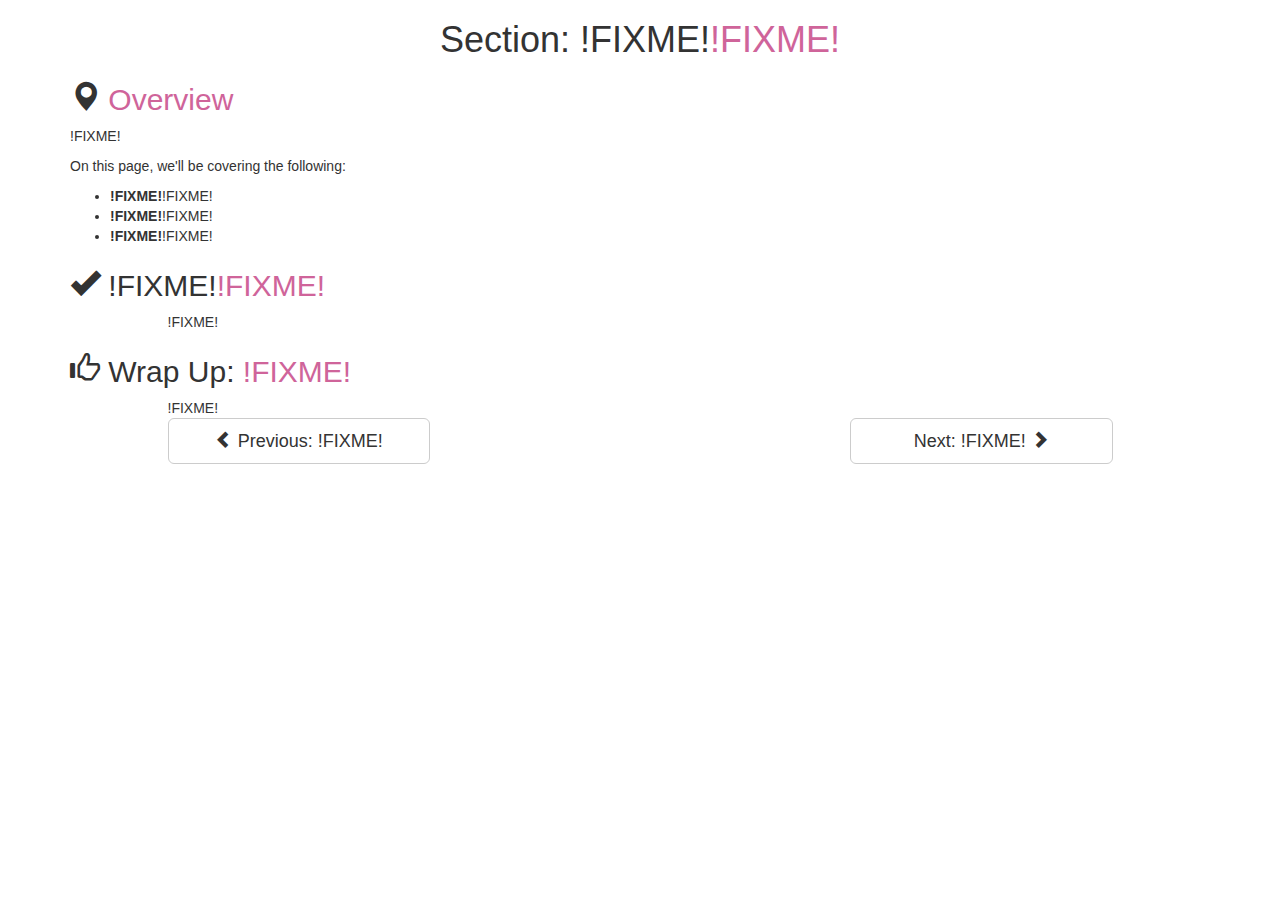
==== pages/basics1.html @ 1b2663c0 "updated _template_, added empty basics1 html and scss files" ====
<!DOCTYPE html>
<html lang="en">
    <head>
        <meta charset="utf-8">
        <meta http-equiv="X-UA-Compatible" content="IE=edge">
        <meta name="viewport" content="width=device-width, initial-scale=1">
        <title>!FIXME!</title>
        <link href="https://maxcdn.bootstrapcdn.com/bootstrap/3.3.7/css/bootstrap.min.css" rel="stylesheet">
        <link rel="stylesheet" href="../css/prism.css">
        <link href="../css/basics1.css" rel="stylesheet">
    </head>
    <body>
        <div class="container">
            <div class="row">
                <div id="main-content" class="col-md-12">

                    <!-- Page Title -->
                    <h1 class="page-title">Section: !FIXME!<span class="sass-emphasis">!FIXME!</span> </h1>

                    <!-- Overview of what the page will be covering -->
                    <section id="overview">
                        <h2 class="sectionTitle">
                            <span class="glyphicon glyphicon-map-marker"></span>
                            <span class="sass-emphasis">Overview</span>
                        </h2>

                        <!-- Basic Introduction to the material -->
                        <p>!FIXME!</p>

                        <!-- Bullet point what will be covered -->
                        <p>
                            On this page, we'll be covering the following:
                            <ul>
                                <li><strong>!FIXME!</strong>!FIXME!</li>
                                <li><strong>!FIXME!</strong>!FIXME!</li>
                                <li><strong>!FIXME!</strong>!FIXME!</li>
                            </ul>
                        </p>

                        <!-- Quick wrap up("When you're finished...") and motivation for continuing -->
                        <p></p>

                    </section>

                    <section id="">
                        <h2 class="sectionTitle">
                            <span class="glyphicon glyphicon-ok"></span>
                            !FIXME!<span class="sass-emphasis">!FIXME!</span>
                        </h2>
                            <div class='row'>
                                <div class='col-md-11 col-md-offset-1'>

                                !FIXME!

                                </div>
                            </div>
                    </section>


                    <section id="wrap-up">
                        <h2 class="sectionTitle">
                            <span class="glyphicon glyphicon-thumbs-up"></span>
                             Wrap Up: <span class="sass-emphasis">!FIXME!</span>
                        </h2>
                        <div class="row">
                            <div class="col-md-11 col-md-offset-1">

                                !FIXME!

                            </div>
                        </div>
                    </section>

                    <!-- Next and previous buttons -->
                    <div class="row">
                        <div class="col-md-3 col-md-offset-1 col-sm-3 col-sm-offset-1">
                            <a href="!FIXME!" class="btn btn-lg btn-default btn-block">
                                <span class="glyphicon glyphicon-chevron-left"></span>
                                 Previous: !FIXME!
                            </a>
                        </div>
                        <div class="col-md-3 col-md-offset-4 col-sm-3 col-sm-offset-4">
                            <a href="!FIXME!" class="btn btn-lg btn-default btn-block">
                                Next: !FIXME!
                                <span class="glyphicon glyphicon-chevron-right"></span>
                            </a>
                        </div>
                    </div>

                </div>
            </div>
        </div>
        <script src='https://ajax.googleapis.com/ajax/libs/jquery/1.12.4/jquery.min.js'></script>
        <script src='https://maxcdn.bootstrapcdn.com/bootstrap/3.3.7/js/bootstrap.min.js'></script>
        <script src='../scripts/prism.js'></script>
    </body>
</html>
---- css/prism.css ----
/* http://prismjs.com/download.html?themes=prism&languages=markup+css+clike+javascript+bash+git+scss */
/**
 * prism.js default theme for JavaScript, CSS and HTML
 * Based on dabblet (http://dabblet.com)
 * @author Lea Verou
 */

code[class*="language-"],
pre[class*="language-"] {
	color: black;
	background: none;
	text-shadow: 0 1px white;
	font-family: Consolas, Monaco, 'Andale Mono', 'Ubuntu Mono', monospace;
	text-align: left;
	white-space: pre;
	word-spacing: normal;
	word-break: normal;
	word-wrap: normal;
	line-height: 1.5;

	-moz-tab-size: 4;
	-o-tab-size: 4;
	tab-size: 4;

	-webkit-hyphens: none;
	-moz-hyphens: none;
	-ms-hyphens: none;
	hyphens: none;
}

pre[class*="language-"]::-moz-selection, pre[class*="language-"] ::-moz-selection,
code[class*="language-"]::-moz-selection, code[class*="language-"] ::-moz-selection {
	text-shadow: none;
	background: #b3d4fc;
}

pre[class*="language-"]::selection, pre[class*="language-"] ::selection,
code[class*="language-"]::selection, code[class*="language-"] ::selection {
	text-shadow: none;
	background: #b3d4fc;
}

@media print {
	code[class*="language-"],
	pre[class*="language-"] {
		text-shadow: none;
	}
}

/* Code blocks */
pre[class*="language-"] {
	padding: 1em;
	margin: .5em 0;
	overflow: auto;
}

:not(pre) > code[class*="language-"],
pre[class*="language-"] {
	background: #f5f2f0;
}

/* Inline code */
:not(pre) > code[class*="language-"] {
	padding: .1em;
	border-radius: .3em;
	white-space: normal;
}

.token.comment,
.token.prolog,
.token.doctype,
.token.cdata {
	color: slategray;
}

.token.punctuation {
	color: #999;
}

.namespace {
	opacity: .7;
}

.token.property,
.token.tag,
.token.boolean,
.token.number,
.token.constant,
.token.symbol,
.token.deleted {
	color: #905;
}

.token.selector,
.token.attr-name,
.token.string,
.token.char,
.token.builtin,
.token.inserted {
	color: #690;
}

.token.operator,
.token.entity,
.token.url,
.language-css .token.string,
.style .token.string {
	color: #a67f59;
	background: hsla(0, 0%, 100%, .5);
}

.token.atrule,
.token.attr-value,
.token.keyword {
	color: #07a;
}

.token.function {
	color: #DD4A68;
}

.token.regex,
.token.important,
.token.variable {
	color: #e90;
}

.token.important,
.token.bold {
	font-weight: bold;
}
.token.italic {
	font-style: italic;
}

.token.entity {
	cursor: help;
}
---- css/basics1.css ----
.page-title {
  text-align: center; }

.sass-emphasis {
  color: #CF649A; }

a {
  color: #CF649A;
  text-decoration: underline;
  font-weight: bold; }

a.btn {
  text-decoration: none; }

/*# sourceMappingURL=basics1.css.map */
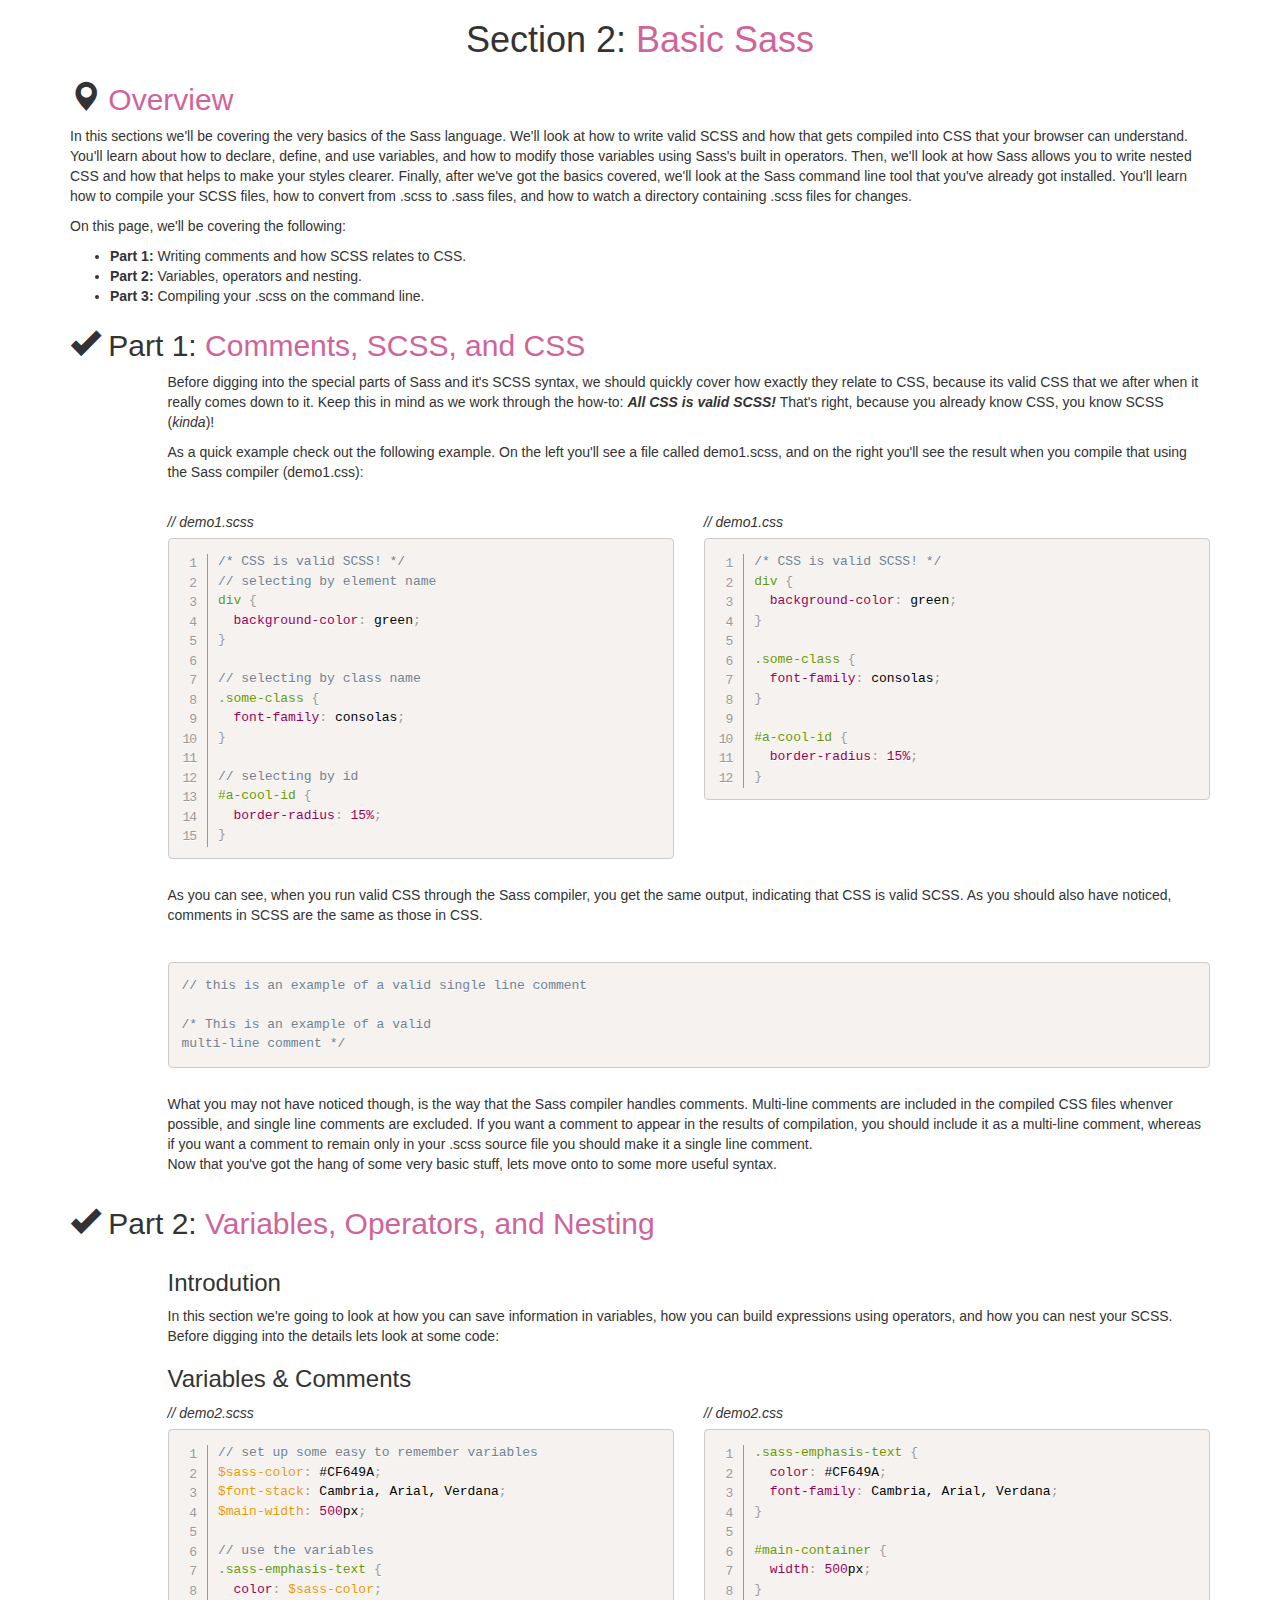
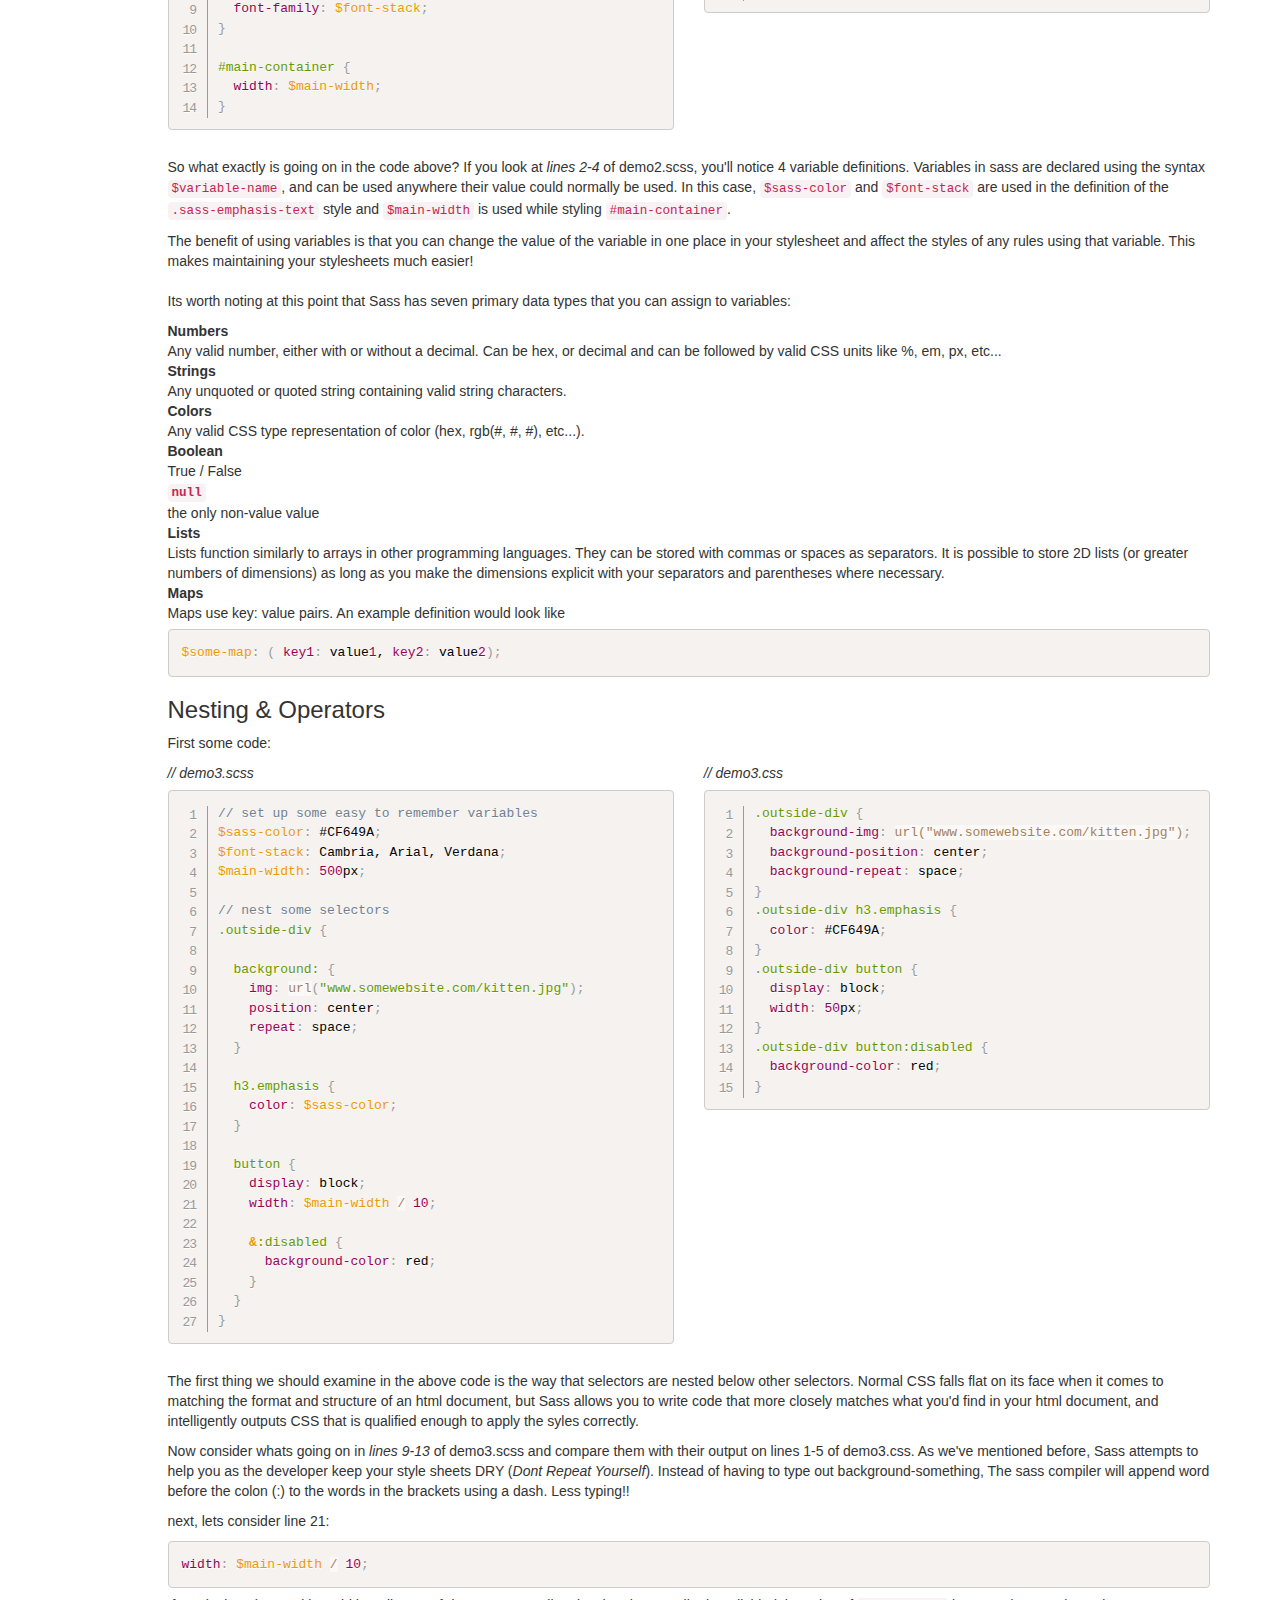
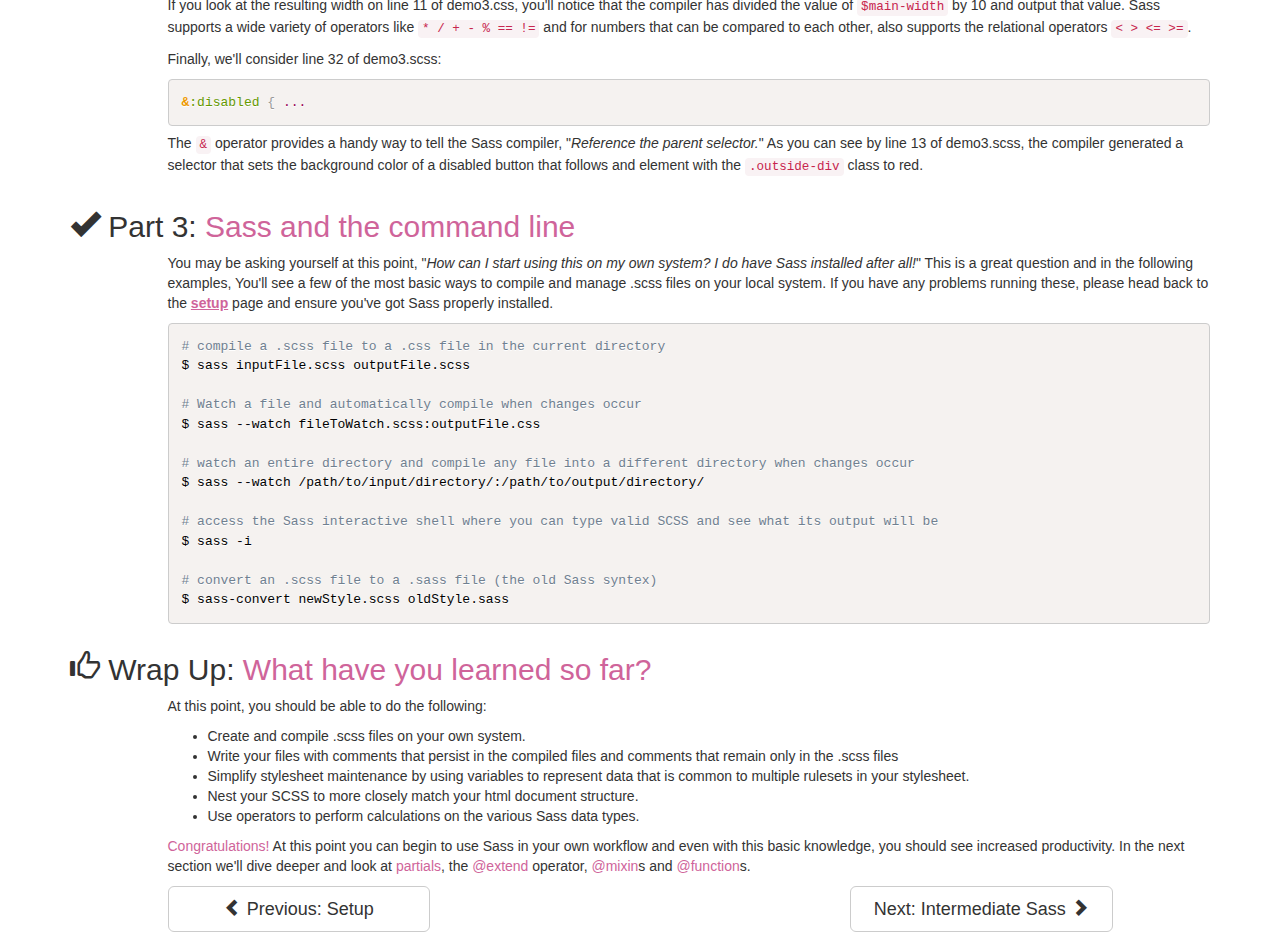
==== commit f17c00a8: "finished basics page and update created skeleton and .scss file for intermediate page" ====
--- a/pages/basics1.html
+++ b/pages/basics1.html
@@ -4,7 +4,7 @@
         <meta charset="utf-8">
         <meta http-equiv="X-UA-Compatible" content="IE=edge">
         <meta name="viewport" content="width=device-width, initial-scale=1">
-        <title>!FIXME!</title>
+        <title>Sass How-To: Basics</title>
         <link href="https://maxcdn.bootstrapcdn.com/bootstrap/3.3.7/css/bootstrap.min.css" rel="stylesheet">
         <link rel="stylesheet" href="../css/prism.css">
         <link href="../css/basics1.css" rel="stylesheet">
@@ -15,7 +15,7 @@
                 <div id="main-content" class="col-md-12">
 
                     <!-- Page Title -->
-                    <h1 class="page-title">Section: !FIXME!<span class="sass-emphasis">!FIXME!</span> </h1>
+                    <h1 class="page-title">Section 2:<span class="sass-emphasis"> Basic Sass</span> </h1>
 
                     <!-- Overview of what the page will be covering -->
                     <section id="overview">
@@ -25,15 +25,20 @@
                         </h2>
 
                         <!-- Basic Introduction to the material -->
-                        <p>!FIXME!</p>
+                        <p>In this sections we'll be covering the very basics of the Sass language.  We'll look at how to write valid SCSS and how that
+                        gets compiled into CSS that your browser can understand.  You'll learn about how to declare, define, and use variables, and how to modify
+                        those variables using Sass's built in operators.  Then, we'll look at how Sass allows you to write nested CSS and how that helps to make
+                        your styles clearer.  Finally, after we've got the basics covered, we'll look at the Sass command line tool that you've already got
+                        installed.  You'll learn how to compile your SCSS files, how to convert from .scss to .sass files, and how to watch a directory containing
+                        .scss files for changes.</p>
 
                         <!-- Bullet point what will be covered -->
                         <p>
                             On this page, we'll be covering the following:
                             <ul>
-                                <li><strong>!FIXME!</strong>!FIXME!</li>
-                                <li><strong>!FIXME!</strong>!FIXME!</li>
-                                <li><strong>!FIXME!</strong>!FIXME!</li>
+                                <li><strong>Part 1:</strong> Writing comments and how SCSS relates to CSS.</li>
+                                <li><strong>Part 2:</strong> Variables, operators and nesting.</li>
+                                <li><strong>Part 3:</strong> Compiling your .scss on the command line.</li>
                             </ul>
                         </p>
 
@@ -42,31 +47,278 @@
 
                     </section>
 
-                    <section id="">
+                    <section id="part1">
                         <h2 class="sectionTitle">
                             <span class="glyphicon glyphicon-ok"></span>
-                            !FIXME!<span class="sass-emphasis">!FIXME!</span>
+                            Part 1:<span class="sass-emphasis"> Comments, SCSS, and CSS</span>
                         </h2>
                             <div class='row'>
                                 <div class='col-md-11 col-md-offset-1'>
 
-                                !FIXME!
+                                <p>Before digging into the special parts of Sass and it's SCSS syntax, we should quickly cover how exactly they relate
+                                to CSS, because its valid CSS that we after when it really comes down to it.  Keep this in mind as we work through the
+                                how-to: <em><strong>All CSS is valid SCSS!</strong></em>  That's right, because you already know CSS, you know SCSS (<em>kinda</em>)!</p>
+
+                                <p>As a quick example check out the following example.  On the left you'll see a file called demo1.scss, and on the right
+                                you'll see the result when you compile that using the Sass compiler (demo1.css):</p><br>
+
+                                <div class="row">
+                                    <div class="col-md-6">
+                                        <em>// demo1.scss</em>
+                                        <pre class="line-numbers"><code class="language-scss">/* CSS is valid SCSS! */
+<!--                                 -->// selecting by element name
+<!--                                 -->div {
+<!--                                 -->  background-color: green;
+<!--                                 -->}
+<!--                                 -->
+<!--                                 -->// selecting by class name
+<!--                                 -->.some-class {
+<!--                                 -->  font-family: consolas;
+<!--                                 -->}
+<!--                                 -->
+<!--                                 -->// selecting by id
+<!--                                 -->#a-cool-id {
+<!--                                 -->  border-radius: 15%;
+<!--                                 -->}</code></pre>
+                                    </div>
+
+                                    <div class="col-md-6">
+                                        <em>// demo1.css</em>
+                                        <pre class="line-numbers"><code class="language-css">/* CSS is valid SCSS! */
+<!--                                 -->div {
+<!--                                 -->  background-color: green;
+<!--                                 -->}
+<!--                                 -->
+<!--                                 -->.some-class {
+<!--                                 -->  font-family: consolas;
+<!--                                 -->}
+<!--                                 -->
+<!--                                 -->#a-cool-id {
+<!--                                 -->  border-radius: 15%;
+<!--                                 -->}</code></pre>
+                                    </div>
+                                </div>
+
+                                <br><p>As you can see, when you run valid CSS through the Sass compiler, you get the same output, indicating that CSS is valid
+                                SCSS.  As you should also have noticed, comments in SCSS are the same as those in CSS.</p><br>
+
+                                <pre><code class="language-scss">// this is an example of a valid single line comment
+<!--                         -->
+<!--                         -->/* This is an example of a valid
+<!--                         -->multi-line comment */</code></pre>
+
+                                <br><p>What you may not have noticed though, is the way that the Sass compiler handles comments.  Multi-line comments are included
+                                in the compiled CSS files whenver possible, and single line comments are excluded.  If you want a comment to appear in the results
+                                of compilation, you should include it as a multi-line comment, whereas if you want a comment to remain only in your .scss source
+                                file you should make it a single line comment. <br>Now that you've got the hang of some very basic stuff, lets move onto to some
+                                more useful syntax.</p>
 
                                 </div>
                             </div>
                     </section>
 
+                    <section id="part2">
+                        <h2 class="sectionTitle">
+                            <span class="glyphicon glyphicon-ok"></span>
+                            Part 2:<span class="sass-emphasis"> Variables, Operators, and Nesting</span>
+                        </h2>
+                            <div class='row'>
+                                <div class='col-md-11 col-md-offset-1'>
+                                <h3>Introdution</h3>
+                                <p>In this section we're going to look at how you can save information in variables, how you can build expressions using operators,
+                                and how you can nest your SCSS.  Before digging into the details lets look at some code:</p>
+
+                                <h3>Variables &amp; Comments</h3>
+                                <div class="row">
+                                    <div class="col-md-6">
+                                        <em>// demo2.scss</em>
+                                        <pre class="line-numbers"><code class="language-scss">// set up some easy to remember variables
+<!--                                 -->$sass-color: #CF649A;
+<!--                                 -->$font-stack: Cambria, Arial, Verdana;
+<!--                                 -->$main-width: 500px;
+<!--                                 -->
+<!--                                 -->// use the variables
+<!--                                 -->.sass-emphasis-text {
+<!--                                 -->  color: $sass-color;
+<!--                                 -->  font-family: $font-stack;
+<!--                                 -->}
+<!--                                 -->
+<!--                                 -->#main-container {
+<!--                                 -->  width: $main-width;
+<!--                                 -->}</code></pre>
+                                    </div>
+
+                                    <div class="col-md-6">
+                                        <em>// demo2.css</em>
+                                        <pre class="line-numbers"><code class="language-css">.sass-emphasis-text {
+<!--                                 -->  color: #CF649A;
+<!--                                 -->  font-family: Cambria, Arial, Verdana;
+<!--                                 -->}
+<!--                                 -->
+<!--                                 -->#main-container {
+<!--                                 -->  width: 500px;
+<!--                                 -->}</code></pre>
+                                    </div>
+                                </div>
+
+                                <br><p>So what exactly is going on in the code above?  If you look at <em>lines 2-4</em> of demo2.scss, you'll notice 4 variable
+                                definitions.  Variables in sass are declared using the syntax <code>$variable-name</code>, and can be used anywhere their value
+                                could normally be used.  In this case, <code>$sass-color</code> and <code>$font-stack</code> are used in the definition of the
+                                <code>.sass-emphasis-text</code> style and <code>$main-width</code> is used while styling <code>#main-container</code>.</p>
+
+                                <p>The benefit of using variables is that you can change the value of the variable in one place in your stylesheet and affect
+                                the styles of any rules using that variable.  This makes maintaining your stylesheets much easier! <br><br> Its worth noting at this
+                                point that Sass has seven primary data types that you can assign to variables:</p>
+
+                                <dl>
+                                    <dt>Numbers</dt>
+                                    <dd>Any valid number, either with or without a decimal.  Can be hex, or decimal and can be followed by valid CSS units like
+                                    %, em, px, etc...</dd>
+                                    <dt>Strings</dt>
+                                    <dd>Any unquoted or quoted string containing valid string characters.</dd>
+                                    <dt>Colors</dt>
+                                    <dd>Any valid CSS type representation of color (hex, rgb(#, #, #), etc...).</dd>
+                                    <dt>Boolean</dt>
+                                    <dd>True / False</dd>
+                                    <dt><code>null</code></dt>
+                                    <dd>the only non-value value</dd>
+                                    <dt>Lists</dt>
+                                    <dd>Lists function similarly to arrays in other programming languages.  They can be stored with commas or spaces as separators.
+                                    It is possible to store 2D lists (or greater numbers of dimensions) as long as you make the dimensions explicit with your separators
+                                    and parentheses where necessary.</dd>
+                                    <dt>Maps</dt>
+                                    <dd>Maps use key: value pairs.  An example definition would look like <br>
+                                    <pre><code class="language-scss">$some-map: ( key1: value1, key2: value2);</code></pre></dd>
+                                </dl>
+
+                                <h3>Nesting &amp; Operators</h3>
+                                <p>First some code:</p>
+                                <div class="row">
+                                    <div class="col-md-6">
+                                        <em>// demo3.scss</em>
+                                        <pre class="line-numbers"><code class="language-scss">// set up some easy to remember variables
+<!--                                 -->$sass-color: #CF649A;
+<!--                                 -->$font-stack: Cambria, Arial, Verdana;
+<!--                                 -->$main-width: 500px;
+<!--                                 -->
+<!--                                 -->// nest some selectors
+<!--                                 -->.outside-div {
+<!--                                 -->
+<!--                                 -->  background: {
+<!--                                 -->    img: url("www.somewebsite.com/kitten.jpg");
+<!--                                 -->    position: center;
+<!--                                 -->    repeat: space;
+<!--                                 -->  }
+<!--                                 -->
+<!--                                 -->  h3.emphasis {
+<!--                                 -->    color: $sass-color;
+<!--                                 -->  }
+<!--                                 -->
+<!--                                 -->  button {
+<!--                                 -->    display: block;
+<!--                                 -->    width: $main-width / 10;
+<!--                                 -->
+<!--                                 -->    &:disabled {
+<!--                                 -->      background-color: red;
+<!--                                 -->    }
+<!--                                 -->  }
+<!--                                 -->}</code></pre>
+                                    </div>
+
+                                    <div class="col-md-6">
+                                        <em>// demo3.css</em>
+                                        <pre class="line-numbers"><code class="language-css">.outside-div {
+<!--                                 -->  background-img: url("www.somewebsite.com/kitten.jpg");
+<!--                                 -->  background-position: center;
+<!--                                 -->  background-repeat: space;
+<!--                                 -->}
+<!--                                 -->.outside-div h3.emphasis {
+<!--                                 -->  color: #CF649A;
+<!--                                 -->}
+<!--                                 -->.outside-div button {
+<!--                                 -->  display: block;
+<!--                                 -->  width: 50px;
+<!--                                 -->}
+<!--                                 -->.outside-div button:disabled {
+<!--                                 -->  background-color: red;
+<!--                                 -->}</code></pre>
+                                    </div>
+                                </div>
+
+                                <br><p>The first thing we should examine in the above code is the way that selectors are nested below other selectors.
+                                Normal CSS falls flat on its face when it comes to matching the format and structure of an html document, but Sass allows
+                                you to write code that more closely matches what you'd find in your html document, and intelligently outputs CSS that
+                                is qualified enough to apply the syles correctly.</p>
+                                <p>Now consider whats going on in <em>lines 9-13</em> of demo3.scss and compare them with their output on lines 1-5
+                                of demo3.css.  As we've mentioned before, Sass attempts to help you as the developer keep your style sheets DRY
+                                (<em>Dont Repeat Yourself</em>).  Instead of having to type out background-something, The sass compiler will append
+                                word before the colon (:) to the words in the brackets using a dash.  Less typing!!</p>
+                                <p>next, lets consider line 21:</p>
+                                <pre><code class="language-scss">width: $main-width / 10;</code></pre>
+                                <p>If you look at the resulting width on line 11 of demo3.css, you'll notice that the compiler has divided the value of
+                                <code>$main-width</code> by 10 and output that value.  Sass supports a wide variety of operators like <code>* / + - % == !=</code>
+                                and for numbers that can be compared to each other, also supports the relational operators <code>< > <= >=</code>.</p>
+                                <p>Finally, we'll consider line 32 of demo3.scss:</p>
+                                <pre><code class="language-scss">&:disabled { ...</code></pre>
+                                <p>The <code>&amp;</code> operator provides a handy way to tell the Sass compiler, "<em>Reference the parent selector.</em>"
+                                As you can see by line 13 of demo3.scss, the compiler generated a selector that sets the background color of a disabled
+                                button that follows and element with the <code>.outside-div</code> class to red.</p>
+                                </div>
+                            </div>
+                    </section>
+
+                    <section id="part2">
+                        <h2 class="sectionTitle">
+                            <span class="glyphicon glyphicon-ok"></span>
+                            Part 3:<span class="sass-emphasis"> Sass and the command line</span>
+                        </h2>
+                            <div class='row'>
+                                <div class='col-md-11 col-md-offset-1'>
+
+                                    <p>You may be asking yourself at this point, "<em>How can I start using this on my own system?  I do have Sass installed
+                                    after all!</em>"  This is a great question and in the following examples, You'll see a few of the most basic ways to compile
+                                    and manage .scss files on your local system. If you have any problems running these, please head back to the
+                                    <a href="setup.html">setup</a> page and ensure you've got Sass properly installed.</p>
+
+                                    <pre><code class="language-bash"># compile a .scss file to a .css file in the current directory
+<!--                             -->$ sass inputFile.scss outputFile.scss
+<!--                             -->
+<!--                             --># Watch a file and automatically compile when changes occur
+<!--                             -->$ sass --watch fileToWatch.scss:outputFile.css
+<!--                             -->
+<!--                             --># watch an entire directory and compile any file into a different directory when changes occur
+<!--                             -->$ sass --watch /path/to/input/directory/:/path/to/output/directory/
+<!--                             -->
+<!--                             --># access the Sass interactive shell where you can type valid SCSS and see what its output will be
+<!--                             -->$ sass -i
+<!--                             -->
+<!--                             --># convert an .scss file to a .sass file (the old Sass syntex)
+<!--                             -->$ sass-convert newStyle.scss oldStyle.sass</code></pre>
+
+                                </div>
+                            </div>
+                    </section>
 
                     <section id="wrap-up">
                         <h2 class="sectionTitle">
                             <span class="glyphicon glyphicon-thumbs-up"></span>
-                             Wrap Up: <span class="sass-emphasis">!FIXME!</span>
+                             Wrap Up: <span class="sass-emphasis">What have you learned so far?</span>
                         </h2>
                         <div class="row">
                             <div class="col-md-11 col-md-offset-1">
 
-                                !FIXME!
-
+                                <p>At this point, you should be able to do the following:</p>
+                                <ul>
+                                    <li>Create and compile .scss files on your own system.</li>
+                                    <li>Write your files with comments that persist in the compiled files and comments that remain only in the .scss files</li>
+                                    <li>Simplify stylesheet maintenance by using variables to represent data that is common to multiple rulesets in your stylesheet.</li>
+                                    <li>Nest your SCSS to more closely match your html document structure.</li>
+                                    <li>Use operators to perform calculations on the various Sass data types.</li>
+                                </ul>
+                                <p><span class="sass-emphasis">Congratulations!</span> At this point you can begin to use Sass in your own workflow and even with this basic
+                                knowledge, you should see increased productivity.  In the next section we'll dive deeper and look at
+                                <span class="sass-emphasis">partials</span>, the <span class="sass-emphasis">@extend</span> operator, <span class="sass-emphasis">@mixin</span>s
+                                and <span class="sass-emphasis">@function</span>s.</p>
                             </div>
                         </div>
                     </section>
@@ -74,14 +326,14 @@
                     <!-- Next and previous buttons -->
                     <div class="row">
                         <div class="col-md-3 col-md-offset-1 col-sm-3 col-sm-offset-1">
-                            <a href="!FIXME!" class="btn btn-lg btn-default btn-block">
+                            <a href="setup.html" class="btn btn-lg btn-default btn-block">
                                 <span class="glyphicon glyphicon-chevron-left"></span>
-                                 Previous: !FIXME!
+                                 Previous: Setup
                             </a>
                         </div>
                         <div class="col-md-3 col-md-offset-4 col-sm-3 col-sm-offset-4">
-                            <a href="!FIXME!" class="btn btn-lg btn-default btn-block">
-                                Next: !FIXME!
+                            <a href="intermediate.html" class="btn btn-lg btn-default btn-block">
+                                Next: Intermediate Sass
                                 <span class="glyphicon glyphicon-chevron-right"></span>
                             </a>
                         </div>
@@ -95,3 +347,21 @@
         <script src='../scripts/prism.js'></script>
     </body>
 </html>
+
+
+<!--
+Some nicely arranged side by side scss / css
+
+<div class="row">
+    <div class="col-md-6">
+        <em>// demo1.scss</em>
+        <pre class="line-numbers"><code class="language-scss"></code></pre>
+    </div>
+
+    <div class="col-md-6">
+        <em>// demo1.css</em>
+        <pre class="line-numbers"><code class="language-css"></code></pre>
+    </div>
+</div>
+
+-->
--- a/css/prism.css
+++ b/css/prism.css
@@ -1,4 +1,4 @@
-/* http://prismjs.com/download.html?themes=prism&languages=markup+css+clike+javascript+bash+git+scss */
+/* http://prismjs.com/download.html?themes=prism&languages=markup+css+clike+javascript+bash+ruby+css-extras+git+http+json+powershell+scss&plugins=line-numbers */
 /**
  * prism.js default theme for JavaScript, CSS and HTML
  * Based on dabblet (http://dabblet.com)
@@ -137,3 +137,43 @@
 	cursor: help;
 }
 
+pre.line-numbers {
+	position: relative;
+	padding-left: 3.8em;
+	counter-reset: linenumber;
+}
+
+pre.line-numbers > code {
+	position: relative;
+}
+
+.line-numbers .line-numbers-rows {
+	position: absolute;
+	pointer-events: none;
+	top: 0;
+	font-size: 100%;
+	left: -3.8em;
+	width: 3em; /* works for line-numbers below 1000 lines */
+	letter-spacing: -1px;
+	border-right: 1px solid #999;
+
+	-webkit-user-select: none;
+	-moz-user-select: none;
+	-ms-user-select: none;
+	user-select: none;
+
+}
+
+	.line-numbers-rows > span {
+		pointer-events: none;
+		display: block;
+		counter-increment: linenumber;
+	}
+
+		.line-numbers-rows > span:before {
+			content: counter(linenumber);
+			color: #999;
+			display: block;
+			padding-right: 0.8em;
+			text-align: right;
+		}
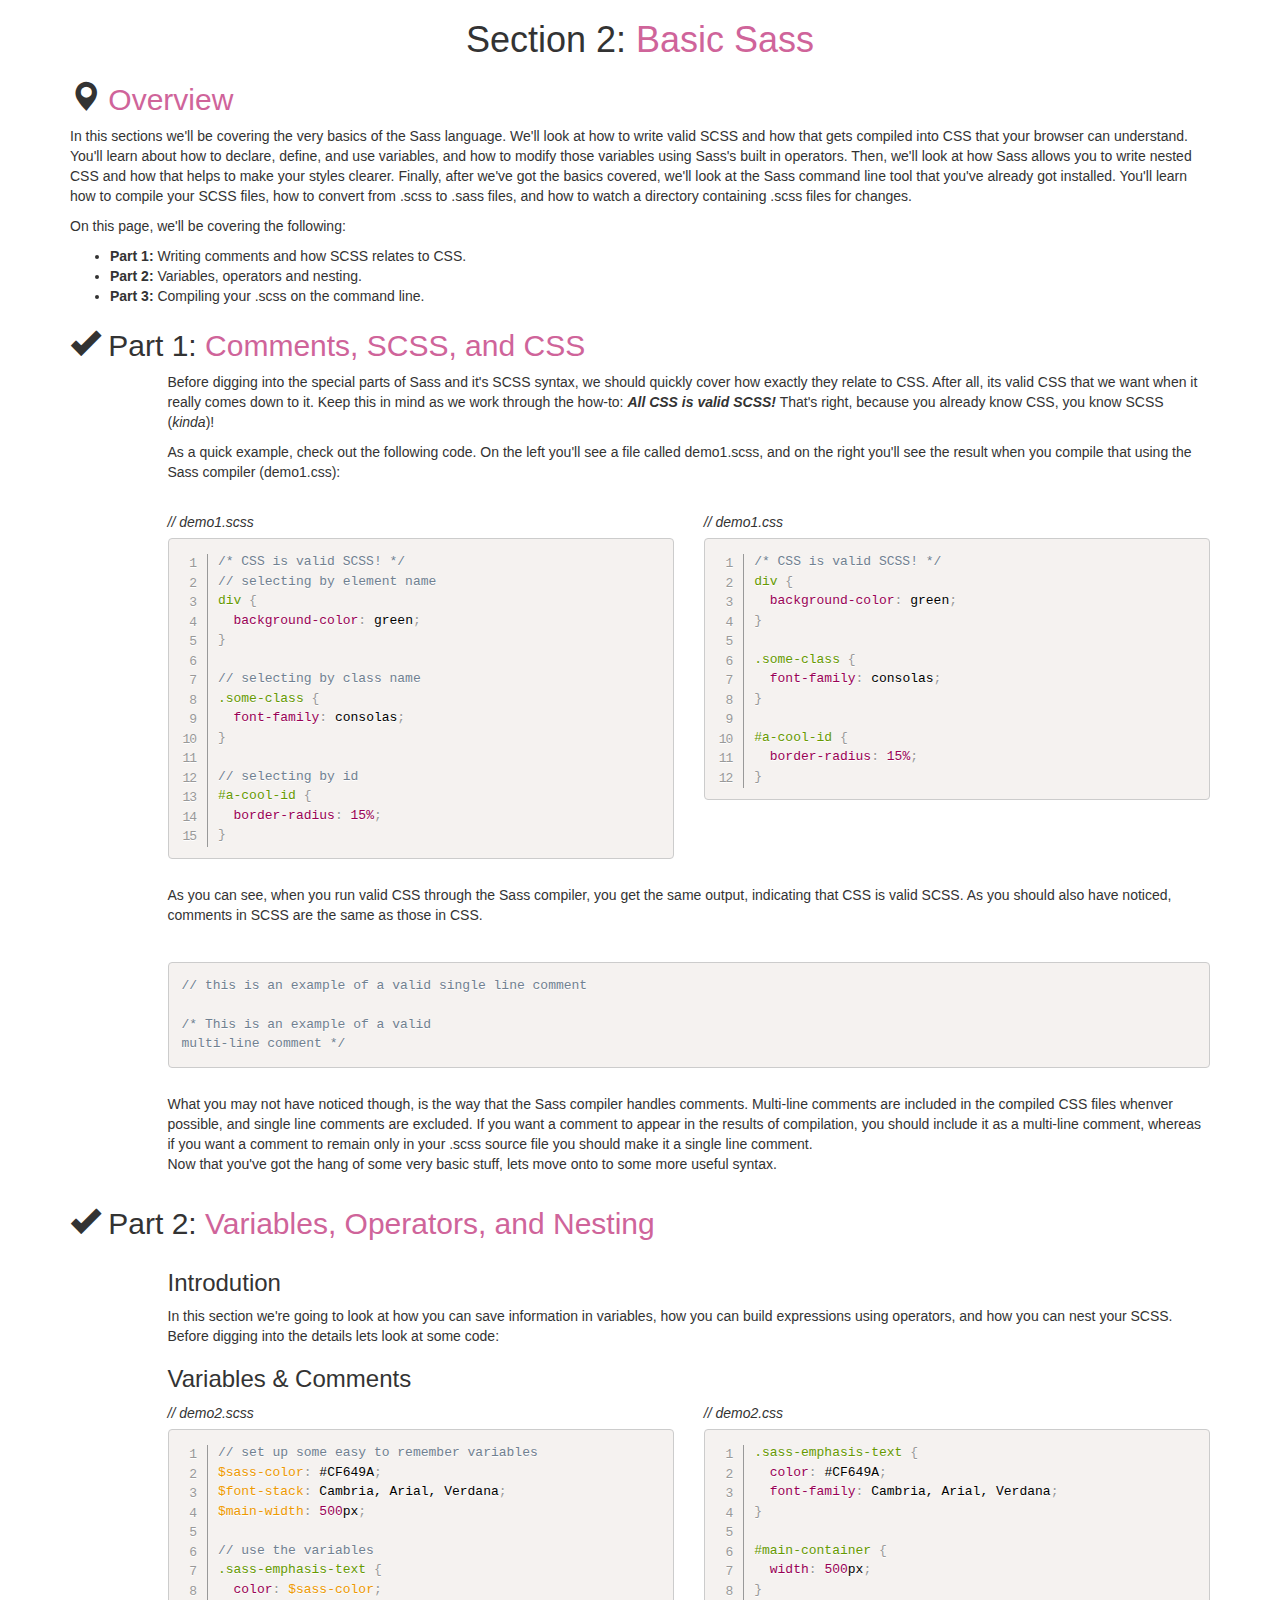
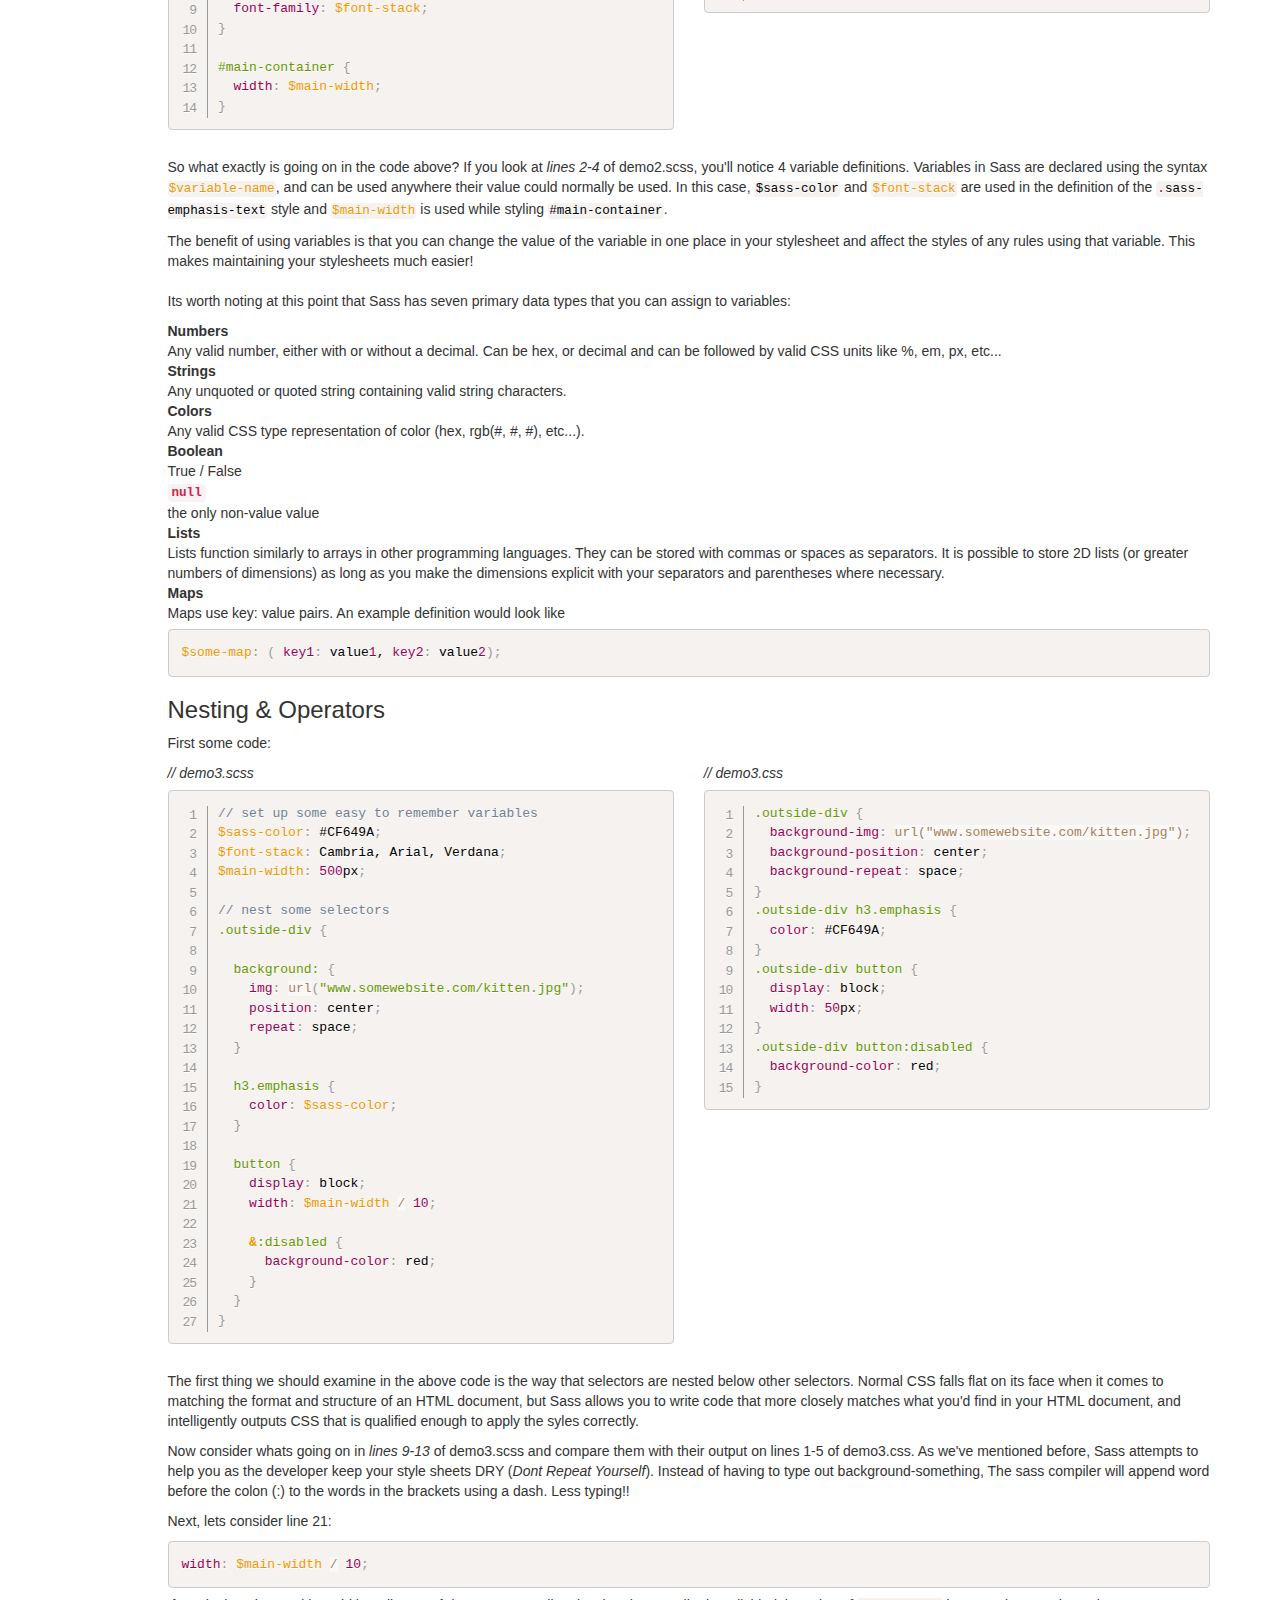
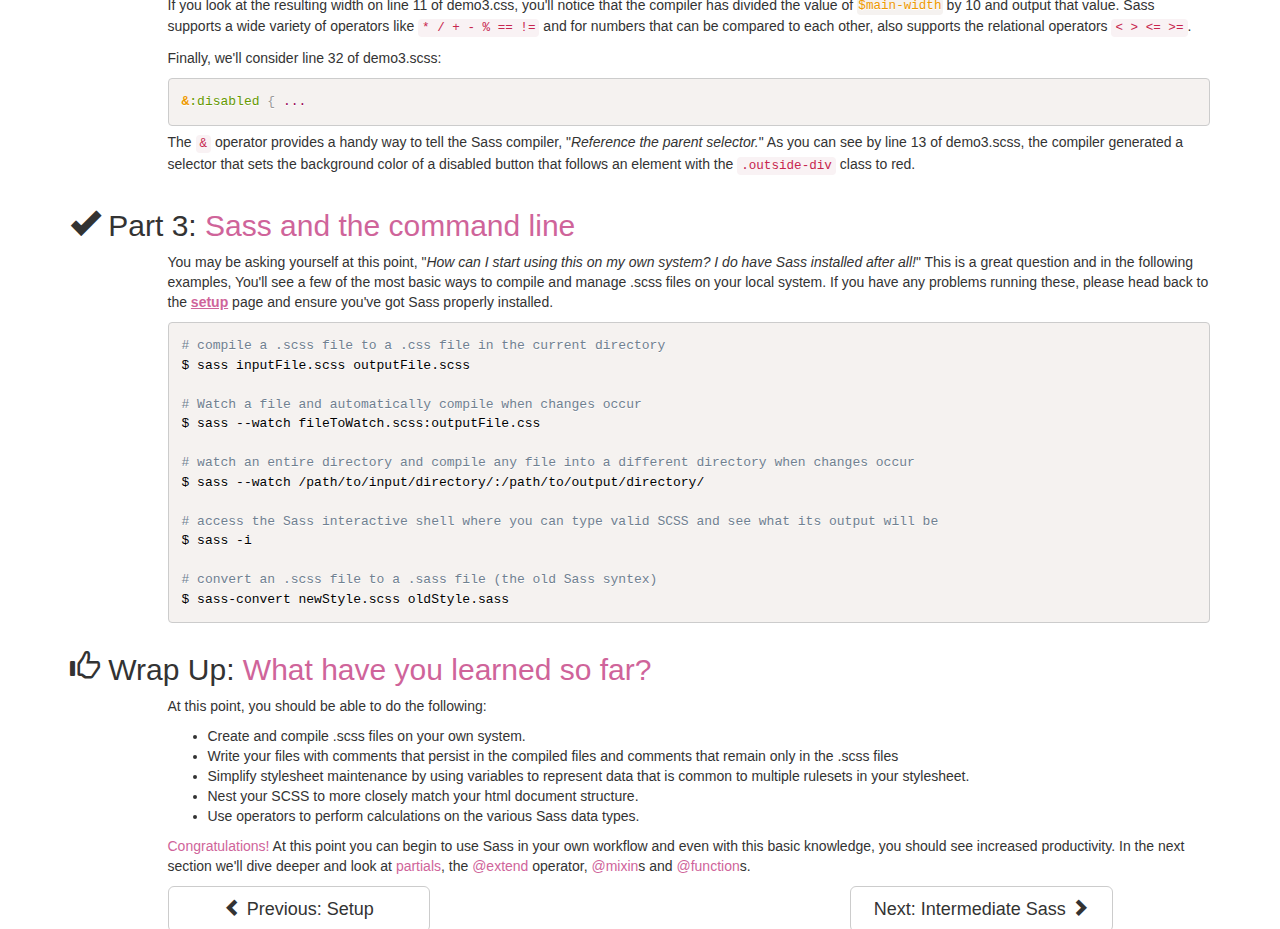
==== commit 56816453: "final edits made. all links fixed" ====
--- a/pages/basics1.html
+++ b/pages/basics1.html
@@ -56,10 +56,10 @@
                                 <div class='col-md-11 col-md-offset-1'>
 
                                 <p>Before digging into the special parts of Sass and it's SCSS syntax, we should quickly cover how exactly they relate
-                                to CSS, because its valid CSS that we after when it really comes down to it.  Keep this in mind as we work through the
+                                to CSS.  After all, its valid CSS that we want when it really comes down to it.  Keep this in mind as we work through the
                                 how-to: <em><strong>All CSS is valid SCSS!</strong></em>  That's right, because you already know CSS, you know SCSS (<em>kinda</em>)!</p>
 
-                                <p>As a quick example check out the following example.  On the left you'll see a file called demo1.scss, and on the right
+                                <p>As a quick example, check out the following code.  On the left you'll see a file called demo1.scss, and on the right
                                 you'll see the result when you compile that using the Sass compiler (demo1.css):</p><br>
 
                                 <div class="row">
@@ -162,9 +162,9 @@
                                 </div>
 
                                 <br><p>So what exactly is going on in the code above?  If you look at <em>lines 2-4</em> of demo2.scss, you'll notice 4 variable
-                                definitions.  Variables in sass are declared using the syntax <code>$variable-name</code>, and can be used anywhere their value
-                                could normally be used.  In this case, <code>$sass-color</code> and <code>$font-stack</code> are used in the definition of the
-                                <code>.sass-emphasis-text</code> style and <code>$main-width</code> is used while styling <code>#main-container</code>.</p>
+                                definitions.  Variables in Sass are declared using the syntax <code class="language-scss">$variable-name</code>, and can be used anywhere their value
+                                could normally be used.  In this case, <code class='language-sass'>$sass-color</code> and <code class="language-scss">$font-stack</code> are used in the definition of the
+                                <code class="language-css">.sass-emphasis-text</code> style and <code class="language-scss">$main-width</code> is used while styling <code class="language-css">#main-container</code>.</p>
 
                                 <p>The benefit of using variables is that you can change the value of the variable in one place in your stylesheet and affect
                                 the styles of any rules using that variable.  This makes maintaining your stylesheets much easier! <br><br> Its worth noting at this
@@ -246,23 +246,23 @@
                                 </div>
 
                                 <br><p>The first thing we should examine in the above code is the way that selectors are nested below other selectors.
-                                Normal CSS falls flat on its face when it comes to matching the format and structure of an html document, but Sass allows
-                                you to write code that more closely matches what you'd find in your html document, and intelligently outputs CSS that
+                                Normal CSS falls flat on its face when it comes to matching the format and structure of an HTML document, but Sass allows
+                                you to write code that more closely matches what you'd find in your HTML document, and intelligently outputs CSS that
                                 is qualified enough to apply the syles correctly.</p>
                                 <p>Now consider whats going on in <em>lines 9-13</em> of demo3.scss and compare them with their output on lines 1-5
                                 of demo3.css.  As we've mentioned before, Sass attempts to help you as the developer keep your style sheets DRY
                                 (<em>Dont Repeat Yourself</em>).  Instead of having to type out background-something, The sass compiler will append
                                 word before the colon (:) to the words in the brackets using a dash.  Less typing!!</p>
-                                <p>next, lets consider line 21:</p>
+                                <p>Next, lets consider line 21:</p>
                                 <pre><code class="language-scss">width: $main-width / 10;</code></pre>
                                 <p>If you look at the resulting width on line 11 of demo3.css, you'll notice that the compiler has divided the value of
-                                <code>$main-width</code> by 10 and output that value.  Sass supports a wide variety of operators like <code>* / + - % == !=</code>
+                                <code class="language-scss">$main-width</code> by 10 and output that value.  Sass supports a wide variety of operators like <code>* / + - % == !=</code>
                                 and for numbers that can be compared to each other, also supports the relational operators <code>< > <= >=</code>.</p>
                                 <p>Finally, we'll consider line 32 of demo3.scss:</p>
                                 <pre><code class="language-scss">&:disabled { ...</code></pre>
                                 <p>The <code>&amp;</code> operator provides a handy way to tell the Sass compiler, "<em>Reference the parent selector.</em>"
                                 As you can see by line 13 of demo3.scss, the compiler generated a selector that sets the background color of a disabled
-                                button that follows and element with the <code>.outside-div</code> class to red.</p>
+                                button that follows an element with the <code>.outside-div</code> class to red.</p>
                                 </div>
                             </div>
                     </section>
@@ -278,7 +278,7 @@
                                     <p>You may be asking yourself at this point, "<em>How can I start using this on my own system?  I do have Sass installed
                                     after all!</em>"  This is a great question and in the following examples, You'll see a few of the most basic ways to compile
                                     and manage .scss files on your local system. If you have any problems running these, please head back to the
-                                    <a href="setup.html">setup</a> page and ensure you've got Sass properly installed.</p>
+                                    <a href="setup.html" target="_blank">setup</a> page and ensure you've got Sass properly installed.</p>
 
                                     <pre><code class="language-bash"># compile a .scss file to a .css file in the current directory
 <!--                             -->$ sass inputFile.scss outputFile.scss
@@ -346,22 +346,4 @@
         <script src='https://maxcdn.bootstrapcdn.com/bootstrap/3.3.7/js/bootstrap.min.js'></script>
         <script src='../scripts/prism.js'></script>
     </body>
-</html>
-
-
-<!--
-Some nicely arranged side by side scss / css
-
-<div class="row">
-    <div class="col-md-6">
-        <em>// demo1.scss</em>
-        <pre class="line-numbers"><code class="language-scss"></code></pre>
-    </div>
-
-    <div class="col-md-6">
-        <em>// demo1.css</em>
-        <pre class="line-numbers"><code class="language-css"></code></pre>
-    </div>
-</div>
-
--->
+</html>--- a/css/prism.css
+++ b/css/prism.css
@@ -1,4 +1,4 @@
-/* http://prismjs.com/download.html?themes=prism&languages=markup+css+clike+javascript+bash+ruby+css-extras+git+http+json+powershell+scss&plugins=line-numbers */
+/* http://prismjs.com/download.html?themes=prism&languages=markup+css+clike+javascript+bash+ruby+css-extras+git+scss&plugins=line-highlight+line-numbers */
 /**
  * prism.js default theme for JavaScript, CSS and HTML
  * Based on dabblet (http://dabblet.com)
@@ -137,6 +137,51 @@
 	cursor: help;
 }
 
+pre[data-line] {
+	position: relative;
+	padding: 1em 0 1em 3em;
+}
+
+.line-highlight {
+	position: absolute;
+	left: 0;
+	right: 0;
+	padding: inherit 0;
+	margin-top: 1em; /* Same as .prism’s padding-top */
+
+	background: hsla(24, 20%, 50%,.08);
+	background: linear-gradient(to right, hsla(24, 20%, 50%,.1) 70%, hsla(24, 20%, 50%,0));
+
+	pointer-events: none;
+
+	line-height: inherit;
+	white-space: pre;
+}
+
+	.line-highlight:before,
+	.line-highlight[data-end]:after {
+		content: attr(data-start);
+		position: absolute;
+		top: .4em;
+		left: .6em;
+		min-width: 1em;
+		padding: 0 .5em;
+		background-color: hsla(24, 20%, 50%,.4);
+		color: hsl(24, 20%, 95%);
+		font: bold 65%/1.5 sans-serif;
+		text-align: center;
+		vertical-align: .3em;
+		border-radius: 999px;
+		text-shadow: none;
+		box-shadow: 0 1px white;
+	}
+
+	.line-highlight[data-end]:after {
+		content: attr(data-end);
+		top: auto;
+		bottom: .4em;
+	}
+
 pre.line-numbers {
 	position: relative;
 	padding-left: 3.8em;
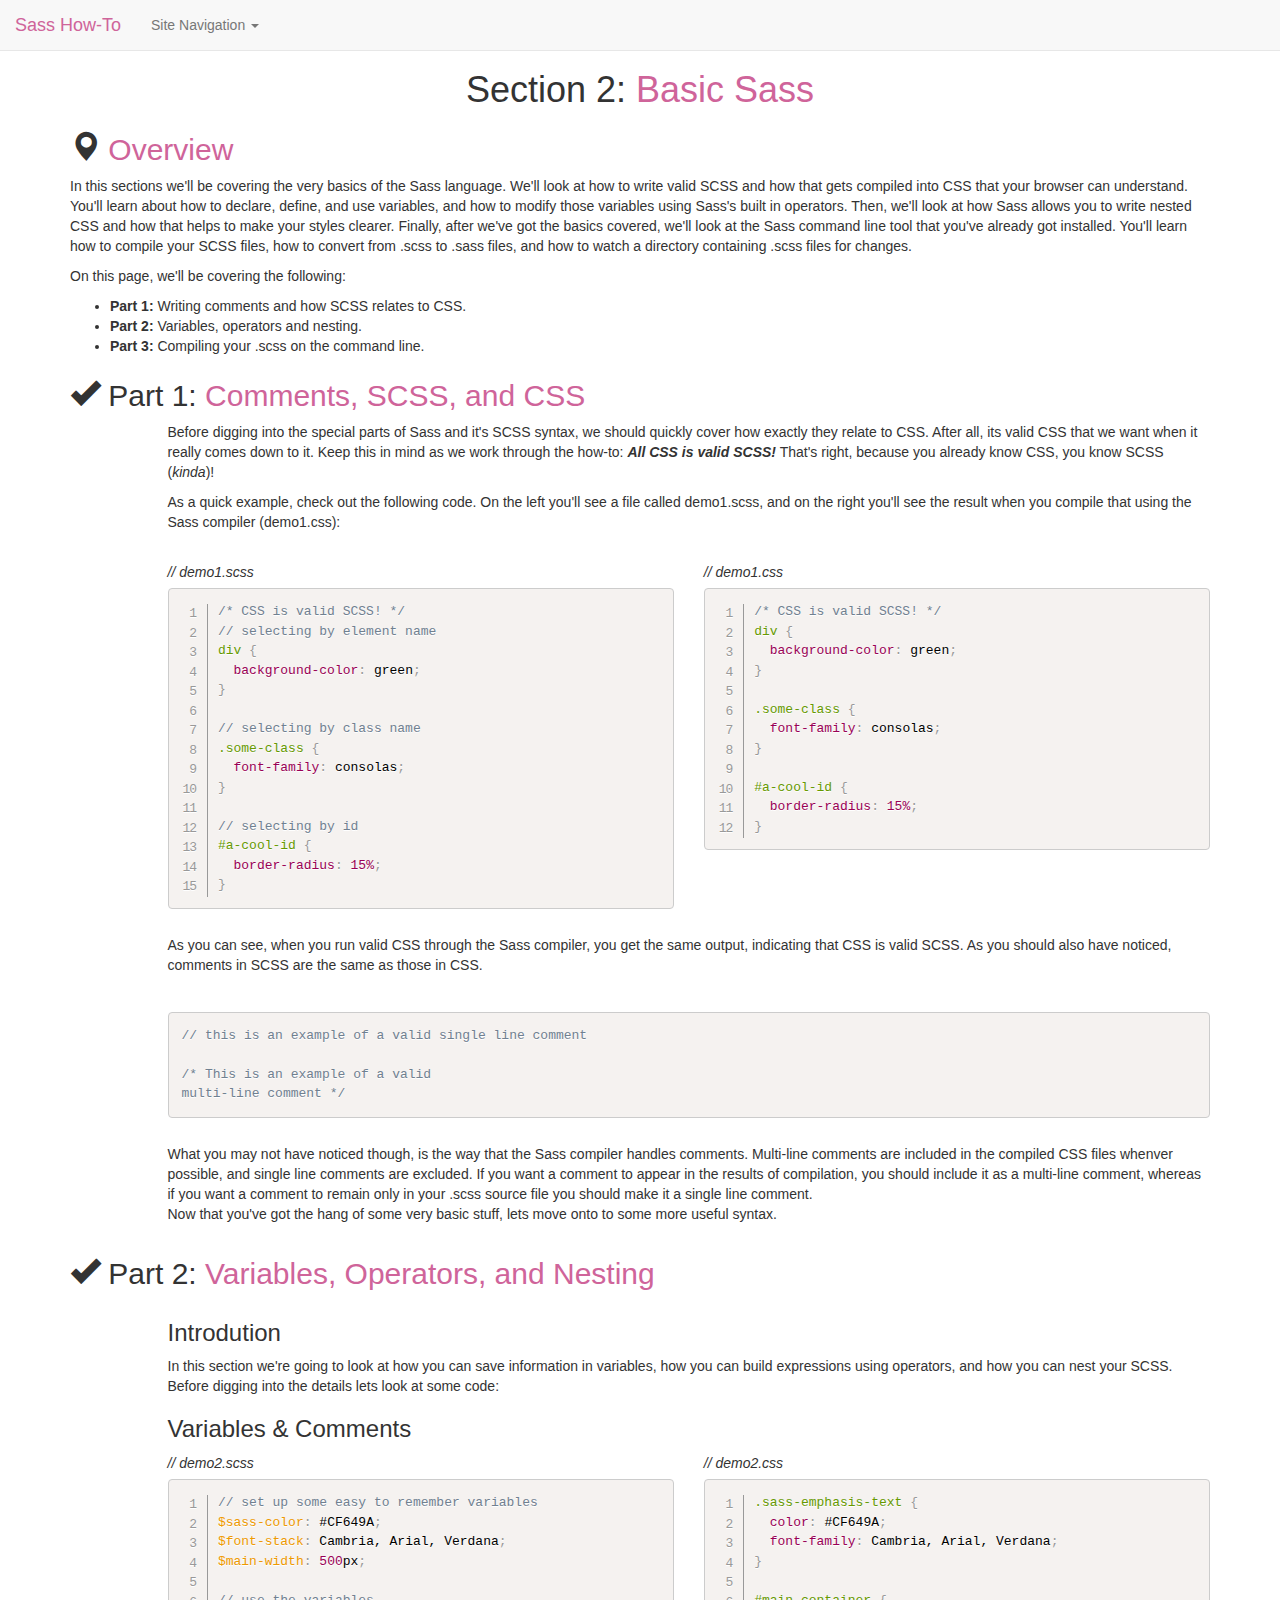
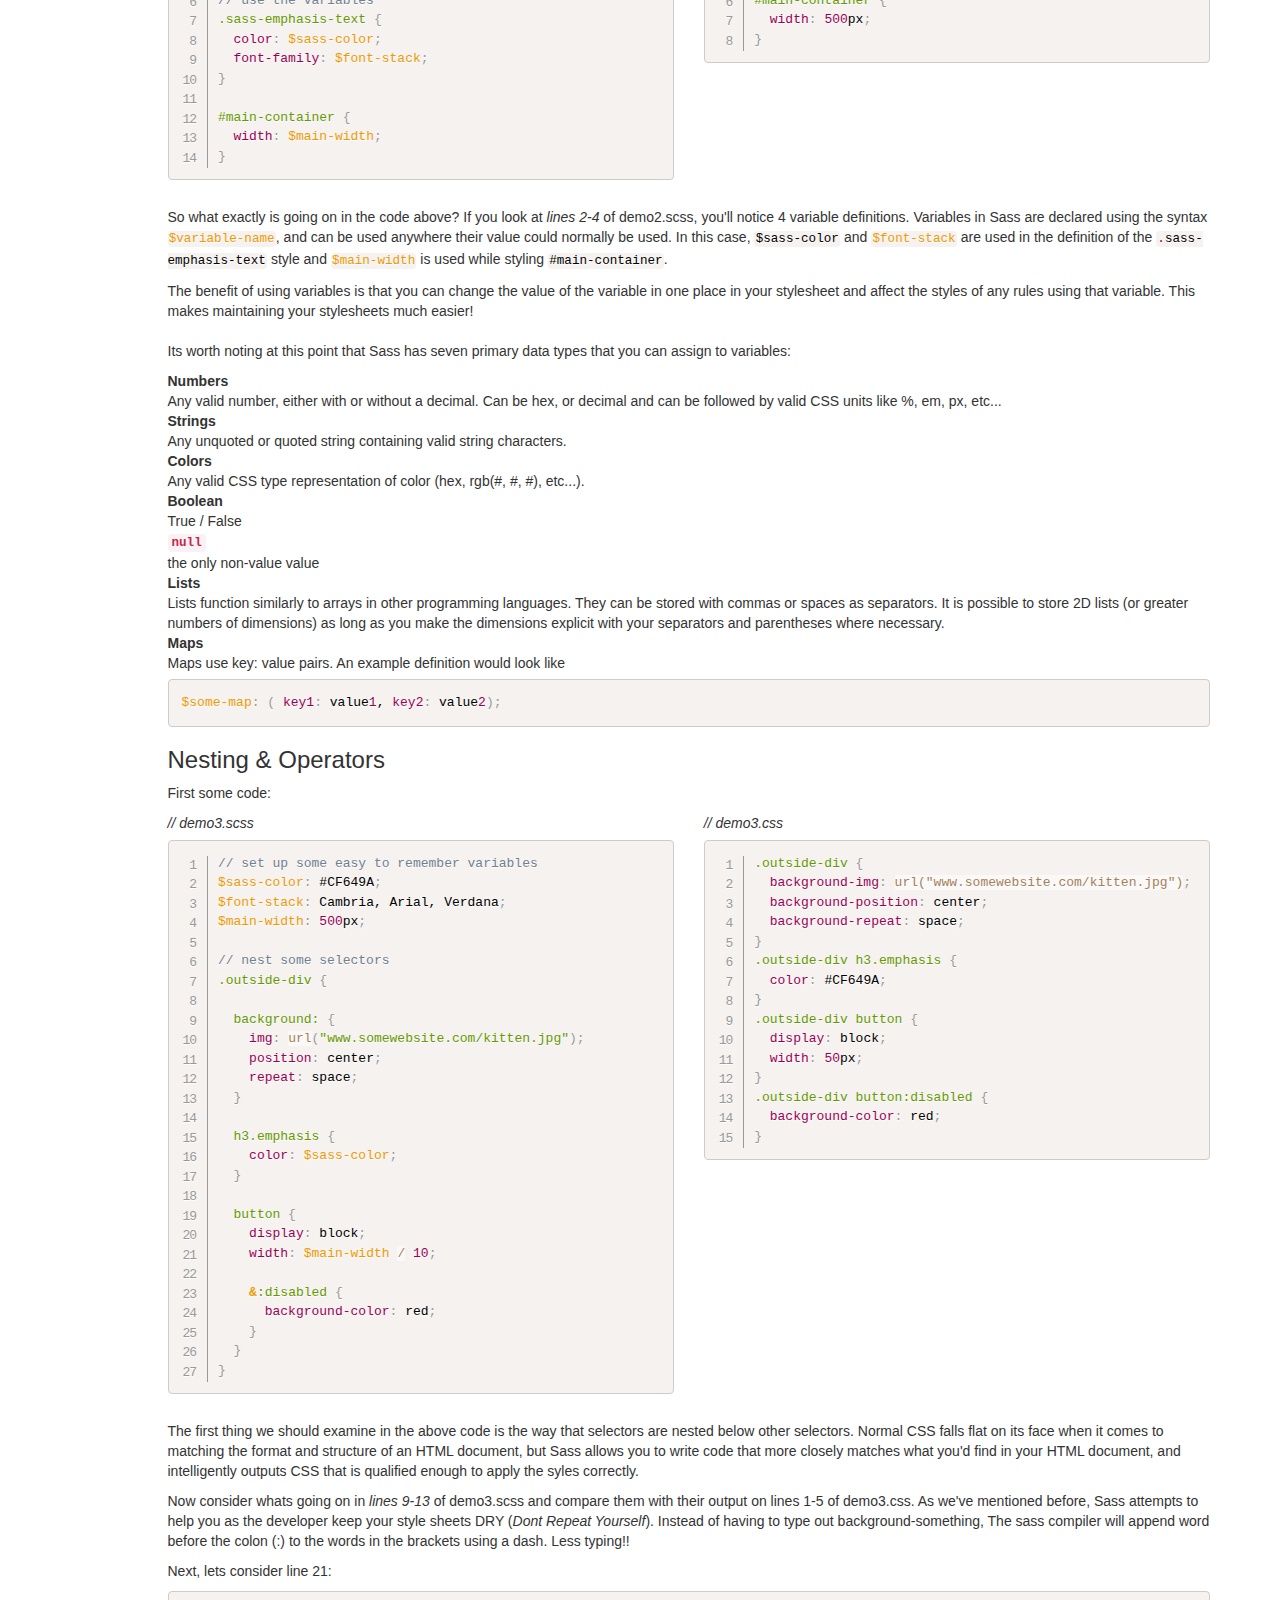
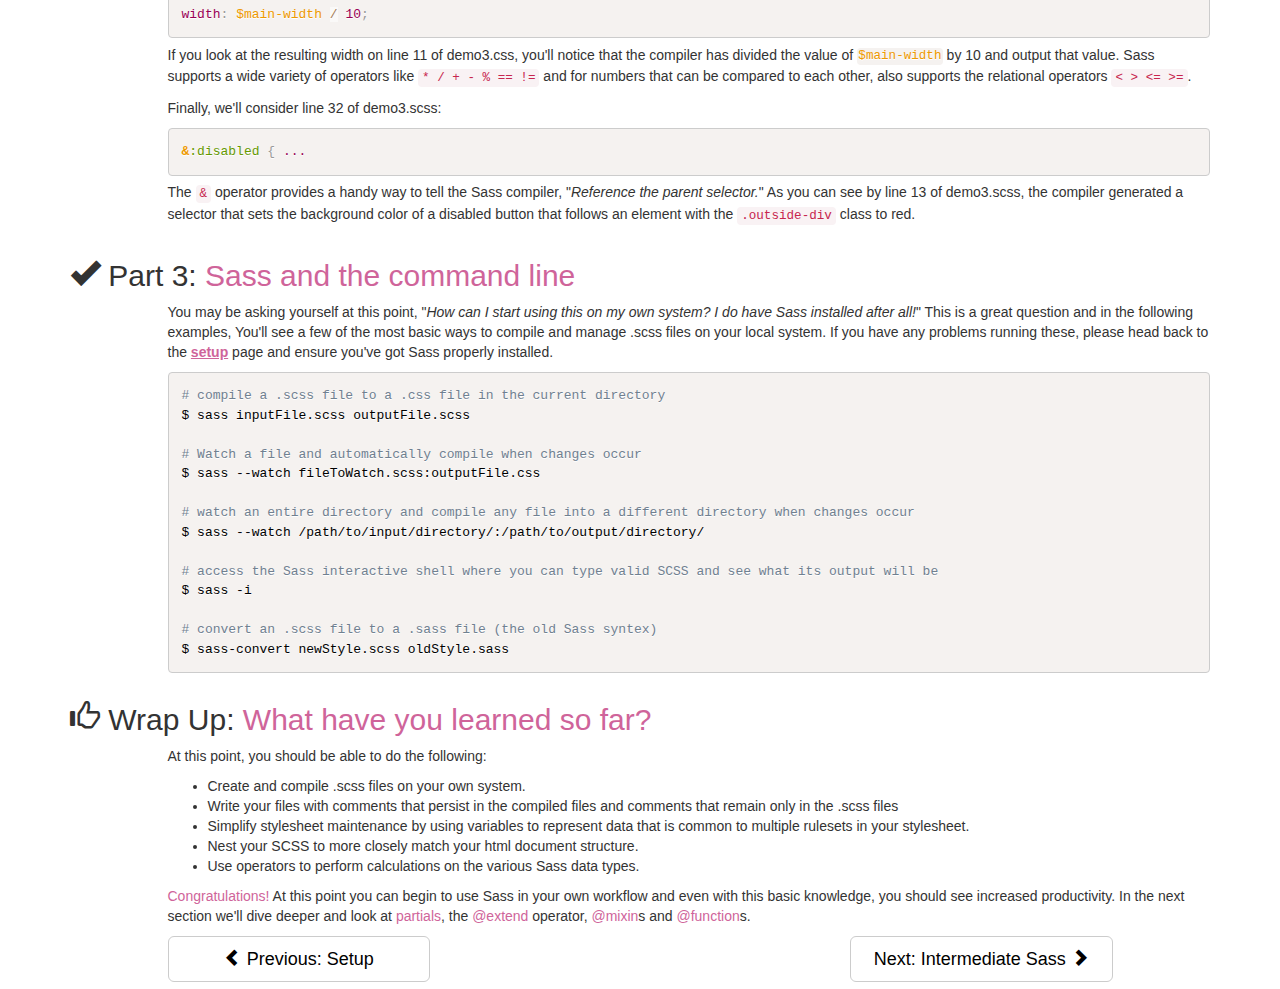
==== commit 29b25e60: "added nav bar to site and updated _base body padding and layout" ====
--- a/pages/basics1.html
+++ b/pages/basics1.html
@@ -10,6 +10,27 @@
         <link href="../css/basics1.css" rel="stylesheet">
     </head>
     <body>
+
+        <nav class="navbar navbar-default navbar-fixed-top">
+          <div class="container-fluid">
+            <div class="navbar-header">
+              <a class="navbar-brand" href="../index.html"><span class="sass-emphasis">Sass How-To</span></a>
+            </div>
+            <ul class="nav navbar-nav">
+              <li class="dropdown"><a class="dropdown-toggle" data-toggle="dropdown" href="#">Site Navigation <span class="caret"></span></a>
+                <ul class="dropdown-menu">
+                  <li><a href="../index.html">Introduction</a></li>
+                  <li><a href="./setup.html">Section 1: Setup</a></li>
+                  <li class="active"><a href="#" onclick="return false">Section 2: Basic Sass</a></li>
+                  <li><a href="./intermediate.html">Section 3: Intermediate Sass</a></li>
+                  <li><a href="./libsass.html">Section 4: LibSass &amp; Node-Sass</a></li>
+                  <li><a href="./resources.html">Section 5: Resources &amp; Documentation</a></li>
+                </ul>
+              </li>
+            </ul>
+          </div>
+        </nav>
+
         <div class="container">
             <div class="row">
                 <div id="main-content" class="col-md-12">
--- a/css/basics1.css
+++ b/css/basics1.css
@@ -1,15 +1,21 @@
-.page-title {
-  text-align: center; }
-
 .sass-emphasis {
   color: #CF649A; }
 
-a {
-  color: #CF649A;
-  text-decoration: underline;
-  font-weight: bold; }
+nav.navbar .active > a {
+  background-color: #CF649A; }
 
-a.btn {
-  text-decoration: none; }
+body {
+  padding-top: 50px;
+  padding-bottom: 10px; }
+  body .page-title {
+    text-align: center; }
+  body #main-content a {
+    color: #CF649A;
+    text-decoration: underline;
+    font-weight: bold; }
+  body #main-content a.btn {
+    text-decoration: none;
+    color: black;
+    font-weight: normal; }
 
 /*# sourceMappingURL=basics1.css.map */
